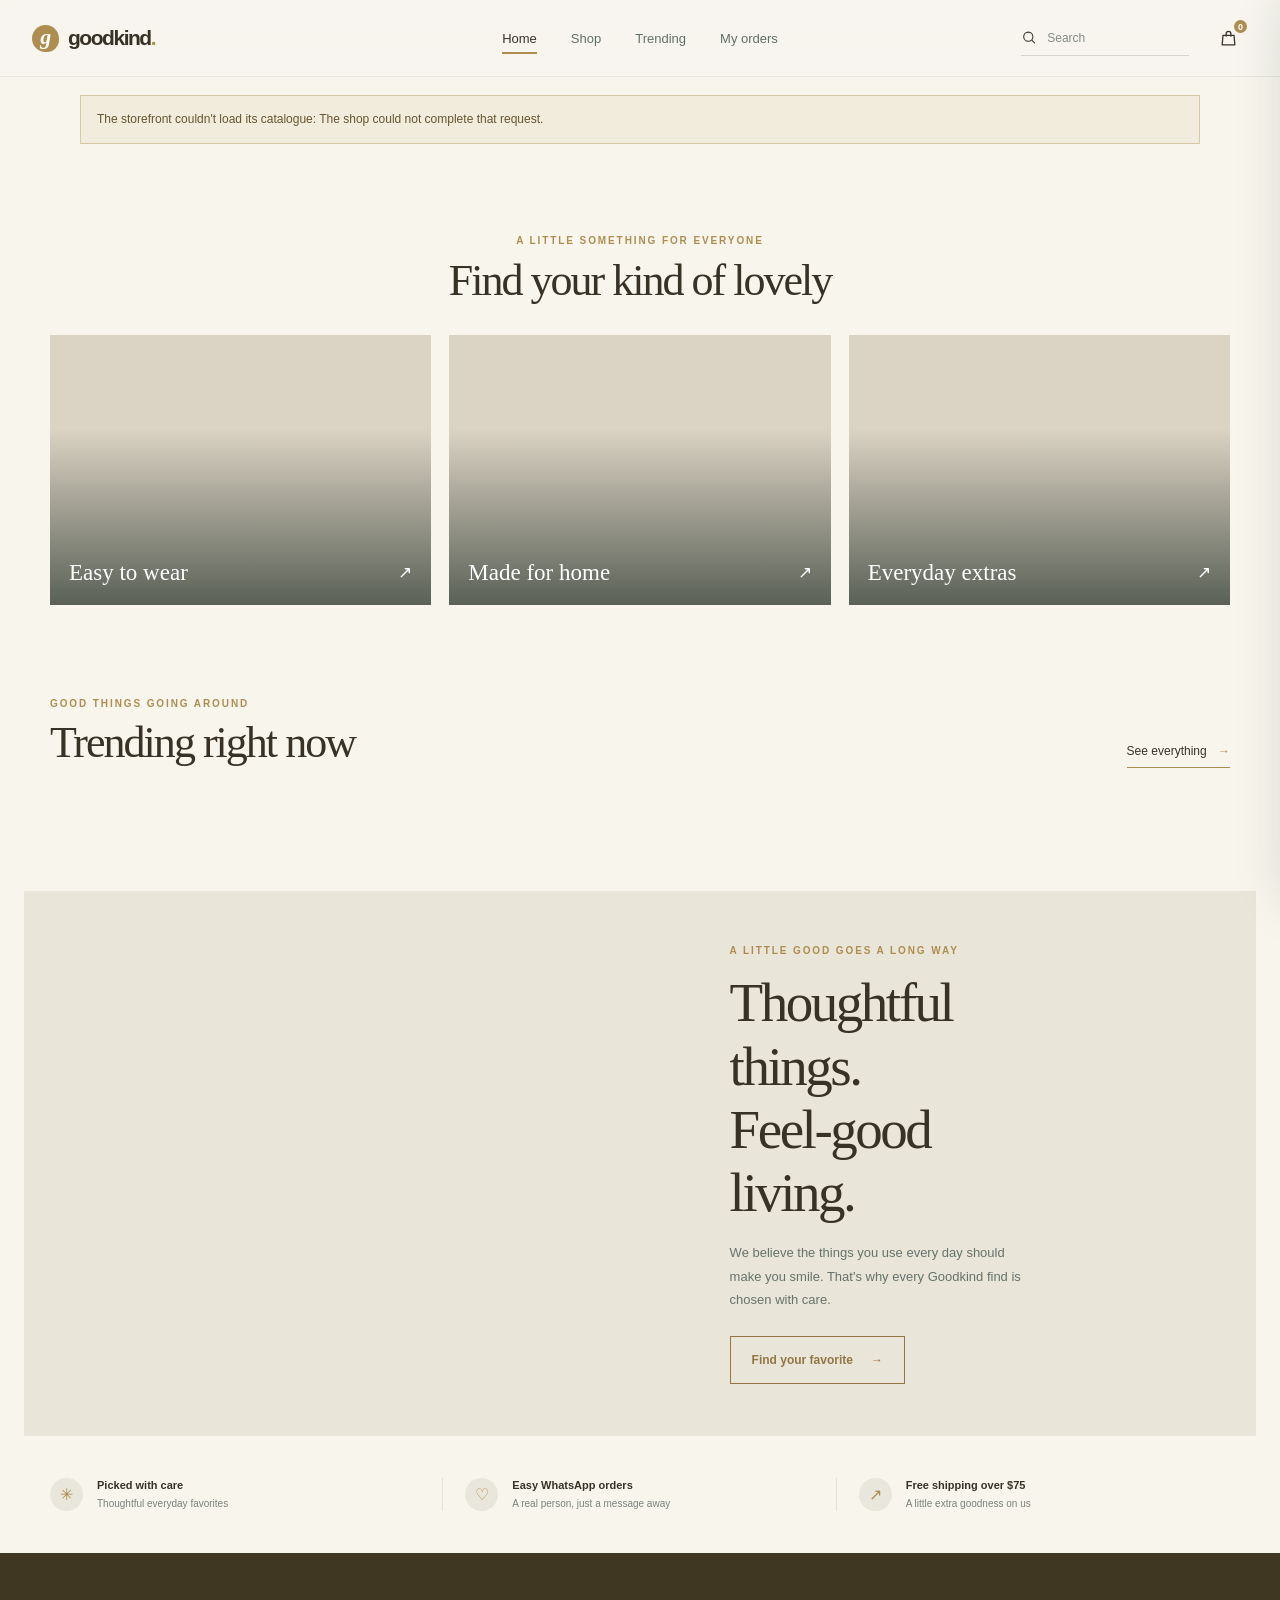
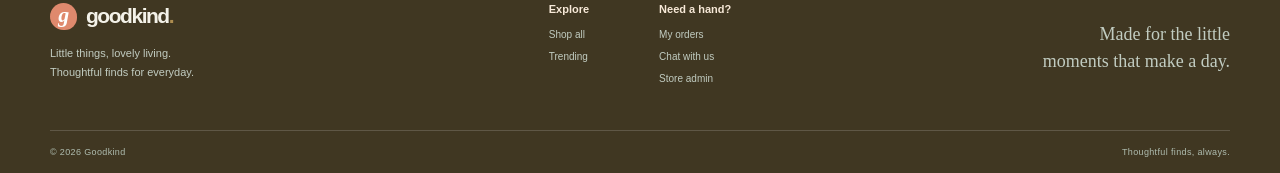
==== index.html @ e0cddc2f "Build Supabase-backed Goodkind storefront and admin Co-authored-by: Copilot <223556219+Copilot@users" ====
<!doctype html>
<html lang="en">
  <head>
    <meta charset="UTF-8" />
    <meta name="viewport" content="width=device-width, initial-scale=1.0" />
    <meta
      name="description"
      content="Shop thoughtfully chosen everyday favorites, and order directly through WhatsApp."
    />
    <meta name="theme-color" content="#f8f5ed" />
    <title>Goodkind — little things, lovely living</title>
    <link rel="preconnect" href="https://images.unsplash.com" />
    <link rel="stylesheet" href="styles.css" />
    <script src="app.js" defer></script>
  </head>
  <body>
    <header class="site-header">
      <div class="header-inner">
        <a class="brand" href="#home" data-view="home" aria-label="Goodkind home">
          <span class="brand-mark" aria-hidden="true">g</span>
          <span>goodkind<span class="brand-period">.</span></span>
        </a>

        <button class="menu-toggle icon-button" type="button" aria-label="Open menu" aria-expanded="false">
          <svg viewBox="0 0 24 24" aria-hidden="true"><path d="M4 7h16M4 12h16M4 17h16" /></svg>
        </button>

        <nav class="main-nav" aria-label="Main navigation">
          <a class="nav-link is-active" href="#home" data-view="home">Home</a>
          <a class="nav-link" href="#shop" data-view="shop">Shop</a>
          <a class="nav-link" href="#trending" data-view="trending">Trending</a>
          <a class="nav-link" href="#orders" data-view="orders">My orders</a>
        </nav>

        <div class="header-actions">
          <label class="header-search">
            <svg viewBox="0 0 24 24" aria-hidden="true"><circle cx="10.8" cy="10.8" r="6.8" /><path d="m16 16 4 4" /></svg>
            <input id="header-search" type="search" placeholder="Search" aria-label="Search products" />
          </label>
          <button class="icon-button cart-button" type="button" data-action="open-cart" aria-label="Open shopping bag">
            <svg viewBox="0 0 24 24" aria-hidden="true"><path d="M5 8h14l1 12H4L5 8Z" /><path d="M9 9V6a3 3 0 0 1 6 0v3" /></svg>
            <span class="cart-count" aria-label="0 items in bag">0</span>
          </button>
        </div>
      </div>
    </header>

    <main>
      <section class="page-section is-visible" id="home-page" data-page="home">
        <div class="hero-wrap">
          <div class="hero-carousel" aria-roledescription="carousel" aria-label="Featured collections">
            <div class="hero-slides" id="hero-slides"></div>

            <div class="hero-controls" id="hero-controls" hidden>
              <button class="carousel-arrow" type="button" data-action="previous-slide" aria-label="Previous banner">←</button>
              <div class="carousel-dots" id="carousel-dots" role="group" aria-label="Choose a banner"></div>
              <button class="carousel-arrow" type="button" data-action="next-slide" aria-label="Next banner">→</button>
            </div>
          </div>
        </div>

        <p class="store-status" id="store-status" role="status" hidden></p>

        <section class="section-shell category-section" aria-labelledby="category-title">
          <div class="section-heading centered-heading">
            <span class="eyebrow">A little something for everyone</span>
            <h2 id="category-title">Find your kind of lovely</h2>
          </div>
          <div class="category-grid">
            <button class="category-card category-wear" type="button" data-action="category" data-category="wear">
              <span class="category-label">Easy to wear <span aria-hidden="true">↗</span></span>
            </button>
            <button class="category-card category-home" type="button" data-action="category" data-category="home">
              <span class="category-label">Made for home <span aria-hidden="true">↗</span></span>
            </button>
            <button class="category-card category-accessories" type="button" data-action="category" data-category="accessories">
              <span class="category-label">Everyday extras <span aria-hidden="true">↗</span></span>
            </button>
          </div>
        </section>

        <section class="section-shell products-section" id="trending-section" aria-labelledby="trending-title">
          <div class="section-heading section-heading-row">
            <div>
              <span class="eyebrow">Good things going around</span>
              <h2 id="trending-title">Trending right now</h2>
            </div>
            <button class="text-link" type="button" data-action="go-shop">See everything <span aria-hidden="true">→</span></button>
          </div>
          <div class="product-grid" id="trending-products"></div>
        </section>

        <section class="story-banner">
          <div class="story-image" role="img" aria-label="Handmade ceramic pieces and natural home details"></div>
          <div class="story-copy">
            <span class="eyebrow">A little good goes a long way</span>
            <h2>Thoughtful things.<br />Feel-good living.</h2>
            <p>We believe the things you use every day should make you smile. That's why every Goodkind find is chosen with care.</p>
            <button class="button button-outline" type="button" data-action="go-shop">Find your favorite <span aria-hidden="true">→</span></button>
          </div>
        </section>

        <section class="section-shell reassurance-strip" aria-label="Shopping benefits">
          <div><span class="benefit-icon" aria-hidden="true">✳</span><strong>Picked with care</strong><span>Thoughtful everyday favorites</span></div>
          <div><span class="benefit-icon" aria-hidden="true">♡</span><strong>Easy WhatsApp orders</strong><span>A real person, just a message away</span></div>
          <div><span class="benefit-icon" aria-hidden="true">↗</span><strong>Free shipping over $75</strong><span>A little extra goodness on us</span></div>
        </section>
      </section>

      <section class="page-section section-shell shop-page" id="shop-page" data-page="shop" hidden>
        <div class="page-title">
          <span class="eyebrow">The goodkind collection</span>
          <h1>Shop all the lovely</h1>
          <p>Thoughtfully picked pieces for your everyday.</p>
        </div>
        <div class="shop-toolbar">
          <div class="filter-list" role="group" aria-label="Filter products by category">
            <button class="filter-chip is-selected" type="button" data-action="filter" data-category="all" aria-pressed="true">Everything</button>
            <button class="filter-chip" type="button" data-action="filter" data-category="wear" aria-pressed="false">Wear</button>
            <button class="filter-chip" type="button" data-action="filter" data-category="home" aria-pressed="false">Home</button>
            <button class="filter-chip" type="button" data-action="filter" data-category="accessories" aria-pressed="false">Accessories</button>
            <button class="filter-chip" type="button" data-action="filter" data-category="wellness" aria-pressed="false">Wellness</button>
          </div>
          <label class="sort-control">Sort by
            <select id="sort-products" aria-label="Sort products">
              <option value="featured">Featured</option>
              <option value="price-low">Price: low to high</option>
              <option value="price-high">Price: high to low</option>
              <option value="rating">Top rated</option>
            </select>
          </label>
        </div>
        <p class="results-count" id="results-count" aria-live="polite"></p>
        <div class="product-grid shop-product-grid" id="shop-products"></div>
      </section>

      <section class="page-section section-shell orders-page" id="orders-page" data-page="orders" hidden>
        <div class="page-title">
          <span class="eyebrow">Your goodkind moments</span>
          <h1>My orders</h1>
          <p>Keep track of WhatsApp checkouts started from this device.</p>
        </div>
        <div class="orders-list" id="orders-list"></div>
      </section>
    </main>

    <footer class="site-footer">
      <div class="footer-inner">
        <div class="footer-brand">
          <a class="brand brand-light" href="#home" data-view="home"><span class="brand-mark" aria-hidden="true">g</span><span>goodkind<span class="brand-period">.</span></span></a>
          <p>Little things, lovely living.<br />Thoughtful finds for everyday.</p>
        </div>
        <div class="footer-links">
          <div><strong>Explore</strong><a href="#shop" data-view="shop">Shop all</a><a href="#trending" data-view="trending">Trending</a></div>
          <div><strong>Need a hand?</strong><a href="#orders" data-view="orders">My orders</a>          <a href="#home" data-action="open-whatsapp">Chat with us</a><a href="/admin">Store admin</a></div>
        </div>
        <p class="footer-note">Made for the little moments that make a day.</p>
      </div>
      <div class="footer-bottom"><span>© <span id="current-year"></span> Goodkind</span><span>Thoughtful finds, always.</span></div>
    </footer>

    <div class="drawer-backdrop" data-action="close-cart" hidden></div>
    <aside class="cart-drawer" id="cart-drawer" role="dialog" aria-modal="true" aria-labelledby="cart-title" aria-hidden="true" inert>
      <div class="drawer-header">
        <div><span class="eyebrow">Your good things</span><h2 id="cart-title">Your bag <span id="drawer-count">(0)</span></h2></div>
        <button class="icon-button close-drawer" type="button" data-action="close-cart" aria-label="Close shopping bag">×</button>
      </div>
      <div class="cart-items" id="cart-items"></div>
      <div class="cart-footer">
        <p class="shipping-note" id="shipping-note">You're a little way from free shipping.</p>
        <div class="cart-total"><span>Subtotal</span><strong id="cart-subtotal">$0.00</strong></div>
        <p class="cart-shipping">Shipping calculated in WhatsApp</p>
        <button class="button button-whatsapp checkout-button" type="button" data-action="checkout">
          <svg viewBox="0 0 24 24" aria-hidden="true"><path d="M20.2 11.6a8.3 8.3 0 0 1-12.3 7.3L3 20l1.2-4.7A8.3 8.3 0 1 1 20.2 11.6Z" /><path d="M8.2 8.1c.2-.5.4-.5.7-.5h.5c.2 0 .4.1.5.4l.7 1.7c.1.2.1.4-.1.6l-.5.6c-.2.2-.2.3-.1.5.4.7 1 1.4 1.7 1.8.2.1.4.1.5-.1l.7-.8c.2-.2.4-.2.6-.1l1.6.8c.3.1.4.3.3.6-.1.5-.4 1-.8 1.3-.4.3-.9.4-1.4.3-1-.2-2.2-.8-3.4-1.8-1-.9-1.8-2.1-2-3.1-.1-.7.1-1.6.5-2.2Z" /></svg>
          Order via WhatsApp <span aria-hidden="true">→</span>
        </button>
        <p class="checkout-caption">No payment collected here. Confirm your order in chat.</p>
      </div>
    </aside>

    <div class="toast" id="toast" role="status" aria-live="polite"></div>
  </body>
</html>
---- styles.css ----
:root {
  color-scheme: light;
  --paper: #f8f5ed;
  --paper-deep: #f0eadc;
  --ink: #383226;
  --ink-soft: #716b5e;
  --green: #927744;
  --green-dark: #403722;
  --coral: #ae8d50;
  --line: #e7e1d4;
  --white: #fffefa;
  --shadow: 0 14px 40px rgba(37, 55, 43, 0.1);
  font-family: "Avenir Next", Avenir, "Segoe UI", sans-serif;
  font-synthesis: none;
  text-rendering: optimizeLegibility;
}

* { box-sizing: border-box; }

html { scroll-behavior: smooth; }

body {
  margin: 0;
  background: var(--paper);
  color: var(--ink);
  min-width: 320px;
}

button, input, select { font: inherit; }
button { color: inherit; }
a { color: inherit; text-decoration: none; }
button:focus-visible, a:focus-visible, input:focus-visible, select:focus-visible {
  outline: 3px solid rgba(217, 119, 94, 0.7);
  outline-offset: 3px;
}

[hidden] { display: none !important; }
.hero-slides { position: absolute; inset: 0; }
.store-status { width: min(1120px,calc(100% - 40px)); margin: 18px auto 0; padding: 14px 16px; border: 1px solid #d5c9a7; background: #f2ecdc; color: #665531; font-size: 12px; line-height: 1.6; }
.checkout-button.is-disabled { cursor: not-allowed; opacity: .56; }

.site-header {
  position: sticky;
  z-index: 20;
  top: 0;
  background: rgba(247, 245, 239, 0.95);
  border-bottom: 1px solid rgba(38, 61, 50, 0.08);
  backdrop-filter: blur(14px);
}
.header-inner {
  width: min(1240px, calc(100% - 64px));
  min-height: 76px;
  margin: 0 auto;
  display: grid;
  grid-template-columns: 1fr auto 1fr;
  align-items: center;
  gap: 30px;
}
.brand {
  display: inline-flex;
  width: fit-content;
  align-items: center;
  gap: 9px;
  color: var(--ink);
  font-size: 21px;
  font-weight: 750;
  letter-spacing: -0.07em;
}
.brand-mark {
  width: 27px;
  height: 27px;
  display: grid;
  place-items: center;
  border-radius: 50% 50% 45% 50%;
  background: var(--coral);
  color: white;
  font-family: Georgia, serif;
  font-size: 22px;
  font-style: italic;
  line-height: 1;
  letter-spacing: -0.12em;
  padding-right: 2px;
  padding-bottom: 3px;
}
.brand-period { color: var(--coral); }
.main-nav { display: flex; align-items: center; gap: 34px; }
.nav-link {
  position: relative;
  padding: 9px 0;
  color: #617167;
  font-size: 13px;
  transition: color 160ms ease;
}
.nav-link:hover, .nav-link.is-active { color: var(--ink); }
.nav-link.is-active::after {
  position: absolute;
  right: 0;
  bottom: 1px;
  left: 0;
  height: 2px;
  background: var(--coral);
  content: "";
}
.header-actions { display: flex; justify-content: flex-end; align-items: center; gap: 19px; }
.header-search {
  display: flex;
  width: 168px;
  align-items: center;
  gap: 8px;
  padding: 8px 0;
  border-bottom: 1px solid #d5d4cb;
}
.header-search svg, .icon-button svg {
  width: 19px;
  height: 19px;
  fill: none;
  stroke: currentColor;
  stroke-linecap: round;
  stroke-linejoin: round;
  stroke-width: 1.6;
}
.header-search input { width: 100%; min-width: 0; border: 0; outline: 0; background: transparent; color: var(--ink); font-size: 12px; }
.header-search input::placeholder { color: #848d84; }
.icon-button {
  position: relative;
  width: 40px;
  height: 40px;
  display: inline-grid;
  place-items: center;
  border: 0;
  border-radius: 50%;
  background: transparent;
  color: var(--ink);
  cursor: pointer;
  transition: background 160ms ease, transform 160ms ease;
}
.icon-button:hover { transform: translateY(-1px); background: rgba(53, 91, 69, 0.08); }
.cart-count {
  position: absolute;
  top: 0;
  right: -1px;
  min-width: 17px;
  height: 17px;
  display: grid;
  place-items: center;
  padding: 0 4px;
  border: 2px solid var(--paper);
  border-radius: 20px;
  background: var(--coral);
  color: white;
  font-size: 9px;
  font-weight: 700;
}
.menu-toggle { display: none; }

.hero-wrap { padding: 0 24px; }
.hero-carousel {
  position: relative;
  width: min(1440px, 100%);
  height: clamp(440px, 48vw, 610px);
  overflow: hidden;
  margin: 0 auto;
  background: #d7d0bc;
}
.hero-slide {
  position: absolute;
  inset: 0;
  overflow: hidden;
  visibility: hidden;
  opacity: 0;
  transition: opacity 650ms ease, visibility 650ms ease;
}
.hero-slide.is-active { visibility: visible; opacity: 1; }
.hero-slide > img {
  position: absolute;
  inset: 0;
  width: 100%;
  height: 100%;
  object-fit: cover;
  object-position: center 54%;
  transform: scale(1.02);
  transition: transform 7s ease;
}
.hero-slide.is-active > img { transform: scale(1.08); }
.hero-shade {
  position: absolute;
  inset: 0;
  background: linear-gradient(90deg, rgba(28, 43, 35, 0.68) 0%, rgba(35, 49, 39, 0.42) 36%, rgba(35, 49, 39, 0.04) 76%);
}
.hero-copy {
  position: absolute;
  top: 50%;
  left: clamp(34px, 8.3vw, 120px);
  width: min(470px, calc(100% - 68px));
  transform: translateY(-51%);
  color: #fffdf6;
}
.eyebrow {
  display: block;
  color: var(--coral);
  font-size: 10px;
  font-weight: 700;
  letter-spacing: 0.19em;
  line-height: 1.5;
  text-transform: uppercase;
}
.hero-copy .eyebrow { color: #f5bb9d; }
.hero-copy h1, .hero-copy h2 {
  margin: 17px 0 13px;
  font-family: Georgia, "Times New Roman", serif;
  font-size: clamp(50px, 6.4vw, 83px);
  font-weight: 400;
  letter-spacing: -0.06em;
  line-height: 0.99;
}
.hero-copy p { max-width: 340px; margin: 0 0 25px; color: rgba(255, 253, 246, 0.88); font-size: 14px; line-height: 1.7; }
.button {
  min-height: 48px;
  display: inline-flex;
  align-items: center;
  justify-content: center;
  gap: 18px;
  padding: 0 21px;
  border: 1px solid transparent;
  cursor: pointer;
  font-size: 12px;
  font-weight: 650;
  transition: background 160ms ease, color 160ms ease, transform 160ms ease, box-shadow 160ms ease;
}
.button:hover { transform: translateY(-2px); }
.button-dark { background: #f6f1e6; color: var(--ink); }
.button-dark:hover { background: white; box-shadow: 0 8px 20px rgba(0,0,0,.12); }
.hero-index {
  position: absolute;
  right: clamp(28px, 5vw, 72px);
  bottom: 36px;
  color: white;
  font-size: 11px;
  letter-spacing: 0.08em;
}
.hero-index span { margin: 0 4px; color: #eab29b; }
.hero-controls {
  position: absolute;
  z-index: 2;
  right: clamp(24px, 5vw, 70px);
  bottom: 23px;
  display: flex;
  align-items: center;
  gap: 13px;
}
.carousel-arrow {
  width: 33px;
  height: 33px;
  display: grid;
  place-items: center;
  border: 1px solid rgba(255,255,255,.55);
  border-radius: 50%;
  background: transparent;
  color: white;
  cursor: pointer;
  font-size: 16px;
  transition: background 150ms ease;
}
.carousel-arrow:hover { background: rgba(255,255,255,.2); }
.carousel-dots { display: flex; gap: 7px; }
.carousel-dot { width: 7px; height: 7px; padding: 0; border: 0; border-radius: 50%; background: rgba(255,255,255,.5); cursor: pointer; }
.carousel-dot.is-active { width: 20px; border-radius: 8px; background: white; }

.section-shell { width: min(1180px, calc(100% - 64px)); margin: 0 auto; }
.category-section { padding-top: 89px; }
.section-heading { margin-bottom: 28px; }
.centered-heading { text-align: center; }
.section-heading h2, .page-title h1, .story-copy h2 {
  margin: 8px 0 0;
  font-family: Georgia, "Times New Roman", serif;
  font-size: clamp(31px, 4vw, 44px);
  font-weight: 400;
  letter-spacing: -0.045em;
  line-height: 1.15;
}
.category-grid { display: grid; grid-template-columns: repeat(3, 1fr); gap: 18px; }
.category-card {
  position: relative;
  min-height: 270px;
  overflow: hidden;
  display: flex;
  align-items: flex-end;
  padding: 19px;
  border: 0;
  background-color: #dbd3c4;
  background-position: center;
  background-size: cover;
  cursor: pointer;
  text-align: left;
  isolation: isolate;
}
.category-card::before {
  position: absolute;
  z-index: -1;
  inset: 35% 0 0;
  background: linear-gradient(0deg, rgba(29, 42, 34, .68), transparent);
  content: "";
  transition: inset 250ms ease;
}
.category-card:hover::before { inset: 0; }
.category-wear { background-image: url("https://images.unsplash.com/photo-1483985988355-763728e1935b?auto=format&fit=crop&w=900&q=80"); }
.category-home { background-image: url("https://images.unsplash.com/photo-1616486338812-3dadae4b4ace?auto=format&fit=crop&w=900&q=80"); }
.category-accessories { background-image: url("https://images.unsplash.com/photo-1511499767150-a48a237f0083?auto=format&fit=crop&w=900&q=80"); }
.category-label { display: flex; width: 100%; justify-content: space-between; align-items: center; color: white; font-family: Georgia, serif; font-size: 23px; }
.category-label span { font-family: sans-serif; font-size: 17px; }

.products-section { padding-top: 91px; padding-bottom: 95px; scroll-margin-top: 95px; }
.section-heading-row { display: flex; justify-content: space-between; align-items: flex-end; }
.section-heading-row h2 { margin-top: 7px; }
.text-link { padding: 9px 0; border: 0; border-bottom: 1px solid var(--coral); background: transparent; color: var(--ink); cursor: pointer; font-size: 12px; }
.text-link span { margin-left: 8px; color: var(--coral); }
.product-grid { display: grid; grid-template-columns: repeat(4, minmax(0, 1fr)); gap: 24px 18px; }
.product-card { min-width: 0; }
.product-image-wrap { position: relative; overflow: hidden; background: #e9e5db; }
.product-image-wrap img {
  width: 100%;
  aspect-ratio: 0.86;
  display: block;
  object-fit: cover;
  transition: transform 350ms ease;
}
.product-card:hover .product-image-wrap img { transform: scale(1.045); }
.product-badge {
  position: absolute;
  top: 12px;
  left: 12px;
  padding: 7px 9px;
  background: rgba(255,254,250,.92);
  color: var(--green);
  font-size: 9px;
  font-weight: 700;
  letter-spacing: .08em;
  text-transform: uppercase;
}
.favorite-button {
  position: absolute;
  top: 9px;
  right: 9px;
  width: 34px;
  height: 34px;
  display: grid;
  place-items: center;
  border: 0;
  border-radius: 50%;
  background: rgba(255,254,250,.93);
  color: var(--ink);
  cursor: pointer;
  font-size: 18px;
  transition: color 150ms ease, transform 150ms ease;
}
.favorite-button:hover { transform: scale(1.08); }
.favorite-button.is-favorite { color: var(--coral); }
.product-info { padding: 13px 1px 0; }
.product-topline { display: flex; justify-content: space-between; gap: 10px; align-items: baseline; }
.product-name { margin: 0; overflow: hidden; color: var(--ink); font-size: 13px; font-weight: 650; text-overflow: ellipsis; white-space: nowrap; }
.product-price { flex: 0 0 auto; color: var(--ink); font-size: 13px; font-weight: 650; }
.product-meta { display: flex; justify-content: space-between; align-items: center; margin-top: 7px; color: #778177; font-size: 10px; }
.product-rating { color: #aa7a43; letter-spacing: .04em; }
.add-button {
  width: 100%;
  min-height: 36px;
  margin-top: 13px;
  border: 1px solid #cdd4c9;
  background: transparent;
  color: var(--green);
  cursor: pointer;
  font-size: 11px;
  font-weight: 650;
  transition: background 150ms ease, border 150ms ease, color 150ms ease;
}
.add-button:hover { border-color: var(--green); background: var(--green); color: white; }
.empty-products { grid-column: 1 / -1; padding: 60px 20px; color: var(--ink-soft); text-align: center; }

.story-banner {
  width: min(1440px, calc(100% - 48px));
  min-height: 430px;
  display: grid;
  grid-template-columns: 1fr 1fr;
  margin: 0 auto;
  background: #e9e5d9;
}
.story-image {
  min-height: 380px;
  background: url("https://images.unsplash.com/photo-1610701596007-11502861dcfa?auto=format&fit=crop&w=1200&q=85") center 52% / cover;
}
.story-copy { align-self: center; max-width: 480px; padding: 52px clamp(35px, 7vw, 94px); }
.story-copy h2 { margin: 13px 0 17px; font-size: clamp(38px, 4.3vw, 55px); }
.story-copy p { margin: 0 0 24px; color: #66736b; font-size: 13px; line-height: 1.8; }
.button-outline { border-color: var(--green); background: transparent; color: var(--green); }
.button-outline:hover { background: var(--green); color: white; }

.reassurance-strip { display: grid; grid-template-columns: repeat(3, 1fr); padding: 42px 0; }
.reassurance-strip > div { display: grid; grid-template-columns: 35px 1fr; align-items: center; column-gap: 12px; padding: 0 22px; border-right: 1px solid var(--line); }
.reassurance-strip > div:first-child { padding-left: 0; }
.reassurance-strip > div:last-child { padding-right: 0; border-right: 0; }
.benefit-icon { grid-row: span 2; width: 33px; height: 33px; display: grid; place-items: center; border-radius: 50%; background: #e9e6db; color: var(--coral); font-size: 16px; }
.reassurance-strip strong { font-size: 11px; }
.reassurance-strip > div > span:last-child { margin-top: 3px; color: #79837b; font-size: 10px; }

.page-section[hidden] { display: none; }
.shop-page, .orders-page { min-height: 530px; padding-top: 66px; padding-bottom: 100px; }
.page-title { margin-bottom: 38px; }
.page-title h1 { margin-top: 10px; }
.page-title p { margin: 12px 0 0; color: var(--ink-soft); font-size: 13px; }
.shop-toolbar { display: flex; justify-content: space-between; gap: 18px; align-items: center; padding-bottom: 17px; border-bottom: 1px solid var(--line); }
.filter-list { display: flex; flex-wrap: wrap; gap: 8px; }
.filter-chip { min-height: 34px; padding: 0 14px; border: 1px solid #d9d9cf; border-radius: 30px; background: transparent; color: #68756c; cursor: pointer; font-size: 10px; transition: background 150ms ease, border 150ms ease, color 150ms ease; }
.filter-chip:hover, .filter-chip.is-selected { border-color: var(--green); background: var(--green); color: white; }
.sort-control { display: flex; align-items: center; gap: 8px; color: #798279; font-size: 11px; white-space: nowrap; }
.sort-control select { padding: 7px 25px 7px 9px; border: 1px solid #d9d9cf; background: var(--paper); color: var(--ink); font-size: 11px; }
.results-count { margin: 16px 0 20px; color: #829087; font-size: 11px; }
.shop-product-grid { row-gap: 32px; }

.orders-list { display: grid; gap: 14px; }
.order-card { display: grid; grid-template-columns: 1fr auto; gap: 12px 25px; align-items: center; padding: 22px 24px; border: 1px solid var(--line); background: rgba(255,254,250,.64); }
.order-card h2 { margin: 0 0 5px; font-family: Georgia, serif; font-size: 19px; font-weight: 400; }
.order-card p { margin: 0; color: var(--ink-soft); font-size: 11px; line-height: 1.7; }
.order-total { color: var(--ink); font-size: 14px; font-weight: 700; }
.order-status { display: inline-flex; width: fit-content; margin-top: 7px; padding: 5px 8px; background: #e8eee6; color: var(--green); font-size: 9px; font-weight: 700; letter-spacing: .04em; text-transform: uppercase; }
.orders-empty { padding: 60px 20px; border: 1px dashed #cfd3c8; color: var(--ink-soft); text-align: center; }
.orders-empty h2 { margin: 0 0 9px; color: var(--ink); font-family: Georgia, serif; font-size: 25px; font-weight: 400; }
.orders-empty p { margin: 0 0 20px; font-size: 12px; }

.site-footer { padding: 50px max(32px, calc((100% - 1180px) / 2)) 0; background: var(--green-dark); color: #f4f2e9; }
.footer-inner { display: grid; grid-template-columns: 1fr 1.2fr 1fr; gap: 35px; padding-bottom: 37px; }
.brand-light { color: #f4f2e9; }
.brand-light .brand-mark { background: #df896d; }
.footer-brand p { margin: 14px 0 0; color: #c1ccc1; font-size: 11px; line-height: 1.8; }
.footer-links { display: flex; justify-content: center; gap: 70px; }
.footer-links > div { display: grid; align-content: start; gap: 11px; }
.footer-links strong { margin-bottom: 3px; color: #f7e9d8; font-size: 11px; }
.footer-links a { color: #c1ccc1; font-size: 10px; }
.footer-links a:hover { color: white; }
.footer-note { justify-self: end; align-self: center; max-width: 190px; color: #c1ccc1; font-family: Georgia, serif; font-size: 18px; line-height: 1.5; text-align: right; }
.footer-bottom { display: flex; justify-content: space-between; padding: 16px 0; border-top: 1px solid rgba(255,255,255,.16); color: #aebcaf; font-size: 9px; letter-spacing: .04em; }

.drawer-backdrop {
  position: fixed;
  z-index: 39;
  inset: 0;
  background: rgba(24, 34, 28, .46);
  opacity: 0;
  transition: opacity 220ms ease;
}
.drawer-backdrop.is-visible { opacity: 1; }
.cart-drawer {
  position: fixed;
  z-index: 40;
  top: 0;
  right: 0;
  bottom: 0;
  width: min(460px, 100%);
  display: flex;
  flex-direction: column;
  padding: 27px 28px 22px;
  background: var(--paper);
  box-shadow: -16px 0 50px rgba(20,35,27,.16);
  transform: translateX(105%);
  transition: transform 250ms ease;
}
.cart-drawer.is-open { transform: translateX(0); }
.drawer-header { display: flex; justify-content: space-between; align-items: flex-start; padding-bottom: 20px; border-bottom: 1px solid var(--line); }
.drawer-header .eyebrow { font-size: 9px; }
.drawer-header h2 { margin: 5px 0 0; font-family: Georgia, serif; font-size: 29px; font-weight: 400; }
.drawer-header h2 span { color: #829087; font-family: sans-serif; font-size: 12px; }
.close-drawer { font-size: 27px; font-weight: 300; }
.cart-items { flex: 1; overflow: auto; padding: 5px 0; }
.cart-line { display: grid; grid-template-columns: 78px 1fr auto; gap: 13px; align-items: center; padding: 16px 0; border-bottom: 1px solid var(--line); }
.cart-line img { width: 78px; height: 88px; object-fit: cover; background: #e9e5db; }
.cart-line h3 { margin: 0 0 5px; font-size: 12px; font-weight: 650; }
.cart-line p { margin: 0; color: #79837b; font-size: 11px; }
.quantity-control { display: inline-flex; align-items: center; gap: 12px; margin-top: 9px; border: 1px solid #d8dacf; }
.quantity-control button { width: 25px; height: 24px; border: 0; background: transparent; cursor: pointer; }
.quantity-control span { min-width: 10px; font-size: 10px; text-align: center; }
.cart-line-total { align-self: start; padding-top: 3px; font-size: 11px; font-weight: 650; }
.remove-item { display: block; margin-top: 7px; padding: 0; border: 0; background: none; color: #9a6b60; cursor: pointer; font-size: 10px; }
.cart-empty { display: grid; min-height: 100%; align-content: center; justify-items: center; color: #78847a; text-align: center; }
.cart-empty strong { margin-bottom: 6px; color: var(--ink); font-family: Georgia, serif; font-size: 22px; font-weight: 400; }
.cart-empty span { font-size: 11px; }
.cart-footer { padding-top: 15px; border-top: 1px solid var(--line); }
.shipping-note { margin: 0 0 13px; padding: 10px 12px; background: #eceee5; color: var(--green); font-size: 10px; text-align: center; }
.cart-total { display: flex; justify-content: space-between; font-size: 12px; }
.cart-shipping { margin: 6px 0 14px; color: #7d877f; font-size: 10px; }
.button-whatsapp { width: 100%; background: #267c52; color: white; }
.button-whatsapp:hover { background: #1d6843; box-shadow: 0 8px 18px rgba(38,124,82,.2); }
.button-whatsapp svg { width: 18px; height: 18px; fill: none; stroke: currentColor; stroke-linecap: round; stroke-linejoin: round; stroke-width: 1.5; }
.checkout-caption { margin: 9px 0 0; color: #8a928a; font-size: 9px; text-align: center; }
.toast {
  position: fixed;
  z-index: 60;
  right: 24px;
  bottom: 24px;
  max-width: min(360px, calc(100vw - 48px));
  padding: 13px 17px;
  background: var(--green-dark);
  color: white;
  box-shadow: var(--shadow);
  font-size: 11px;
  opacity: 0;
  pointer-events: none;
  transform: translateY(10px);
  transition: opacity 180ms ease, transform 180ms ease;
}
.toast.is-visible { opacity: 1; transform: translateY(0); }
.no-scroll { overflow: hidden; }

@media (max-width: 900px) {
  .header-inner { width: min(100% - 40px, 1240px); grid-template-columns: 1fr auto 1fr; gap: 17px; }
  .main-nav { gap: 20px; }
  .header-search { width: 135px; }
  .section-shell { width: calc(100% - 48px); }
  .product-grid { grid-template-columns: repeat(3, minmax(0, 1fr)); }
  .story-copy { padding: 42px; }
  .footer-inner { grid-template-columns: 1fr 1.2fr; }
  .footer-note { display: none; }
}
@media (max-width: 640px) {
  .header-inner { position: relative; min-height: 65px; width: calc(100% - 32px); grid-template-columns: 40px 1fr auto; gap: 10px; }
  .menu-toggle { display: inline-grid; grid-column: 1; grid-row: 1; }
  .brand { grid-column: 2; grid-row: 1; font-size: 19px; }
  .header-actions { grid-column: 3; grid-row: 1; gap: 3px; }
  .header-search { width: 76px; gap: 4px; padding: 7px 0; }
  .header-search svg { width: 16px; height: 16px; }
  .header-search input { width: 52px; font-size: 10px; }
  .main-nav { position: absolute; z-index: 5; top: 64px; right: -16px; left: -16px; display: none; flex-direction: column; align-items: stretch; gap: 0; padding: 8px 22px 14px; border-bottom: 1px solid var(--line); background: var(--paper); box-shadow: 0 12px 18px rgba(37,55,43,.08); }
  .main-nav.is-open { display: flex; }
  .nav-link { padding: 13px 4px; border-bottom: 1px solid var(--line); }
  .nav-link:last-child { border-bottom: 0; }
  .nav-link.is-active::after { display: none; }
  .hero-wrap { padding: 0 10px; }
  .hero-carousel { height: min(600px, calc(100svh - 120px)); min-height: 490px; }
  .hero-slide > img { object-position: 58% center; }
  .hero-shade { background: linear-gradient(90deg, rgba(28,43,35,.68), rgba(35,49,39,.32) 70%, rgba(35,49,39,.08)); }
  .hero-copy { left: 26px; width: calc(100% - 50px); }
  .hero-copy h1, .hero-copy h2 { font-size: clamp(48px, 14vw, 67px); }
  .hero-copy p { max-width: 270px; font-size: 12px; }
  .hero-controls { right: 16px; bottom: 17px; }
  .hero-index { display: none; }
  .section-shell { width: calc(100% - 36px); }
  .category-section { padding-top: 59px; }
  .section-heading h2, .page-title h1 { font-size: 34px; }
  .category-grid { grid-template-columns: 1fr; gap: 11px; }
  .category-card { min-height: 180px; }
  .products-section { padding-top: 64px; padding-bottom: 63px; }
  .section-heading-row { align-items: flex-end; gap: 12px; }
  .section-heading-row h2 { max-width: 250px; font-size: 31px; }
  .text-link { flex: 0 0 auto; font-size: 10px; }
  .product-grid { grid-template-columns: repeat(2, minmax(0, 1fr)); gap: 22px 12px; }
  .product-image-wrap img { aspect-ratio: .79; }
  .product-info { padding-top: 10px; }
  .product-name, .product-price { font-size: 11px; }
  .product-meta { font-size: 9px; }
  .add-button { min-height: 34px; margin-top: 10px; font-size: 10px; }
  .story-banner { width: calc(100% - 20px); grid-template-columns: 1fr; }
  .story-image { min-height: 260px; }
  .story-copy { padding: 34px 26px 37px; }
  .story-copy h2 { font-size: 42px; }
  .reassurance-strip { grid-template-columns: 1fr; gap: 16px; padding: 31px 0; }
  .reassurance-strip > div, .reassurance-strip > div:first-child, .reassurance-strip > div:last-child { padding: 0; border: 0; }
  .shop-page, .orders-page { padding-top: 48px; padding-bottom: 70px; }
  .page-title { margin-bottom: 28px; }
  .shop-toolbar { align-items: flex-start; flex-direction: column; }
  .filter-list { gap: 7px; }
  .filter-chip { min-height: 32px; padding: 0 12px; }
  .sort-control { align-self: flex-end; }
  .shop-product-grid { row-gap: 25px; }
  .order-card { padding: 17px 14px; }
  .site-footer { padding: 38px 20px 0; }
  .footer-inner { grid-template-columns: 1fr; gap: 25px; padding-bottom: 26px; }
  .footer-links { justify-content: flex-start; gap: 55px; }
  .footer-bottom { gap: 12px; font-size: 8px; }
  .cart-drawer { padding: 22px 19px 18px; }
}

@media (prefers-reduced-motion: reduce) {
  *, *::before, *::after { scroll-behavior: auto !important; transition-duration: .01ms !important; animation-duration: .01ms !important; animation-iteration-count: 1 !important; }
}
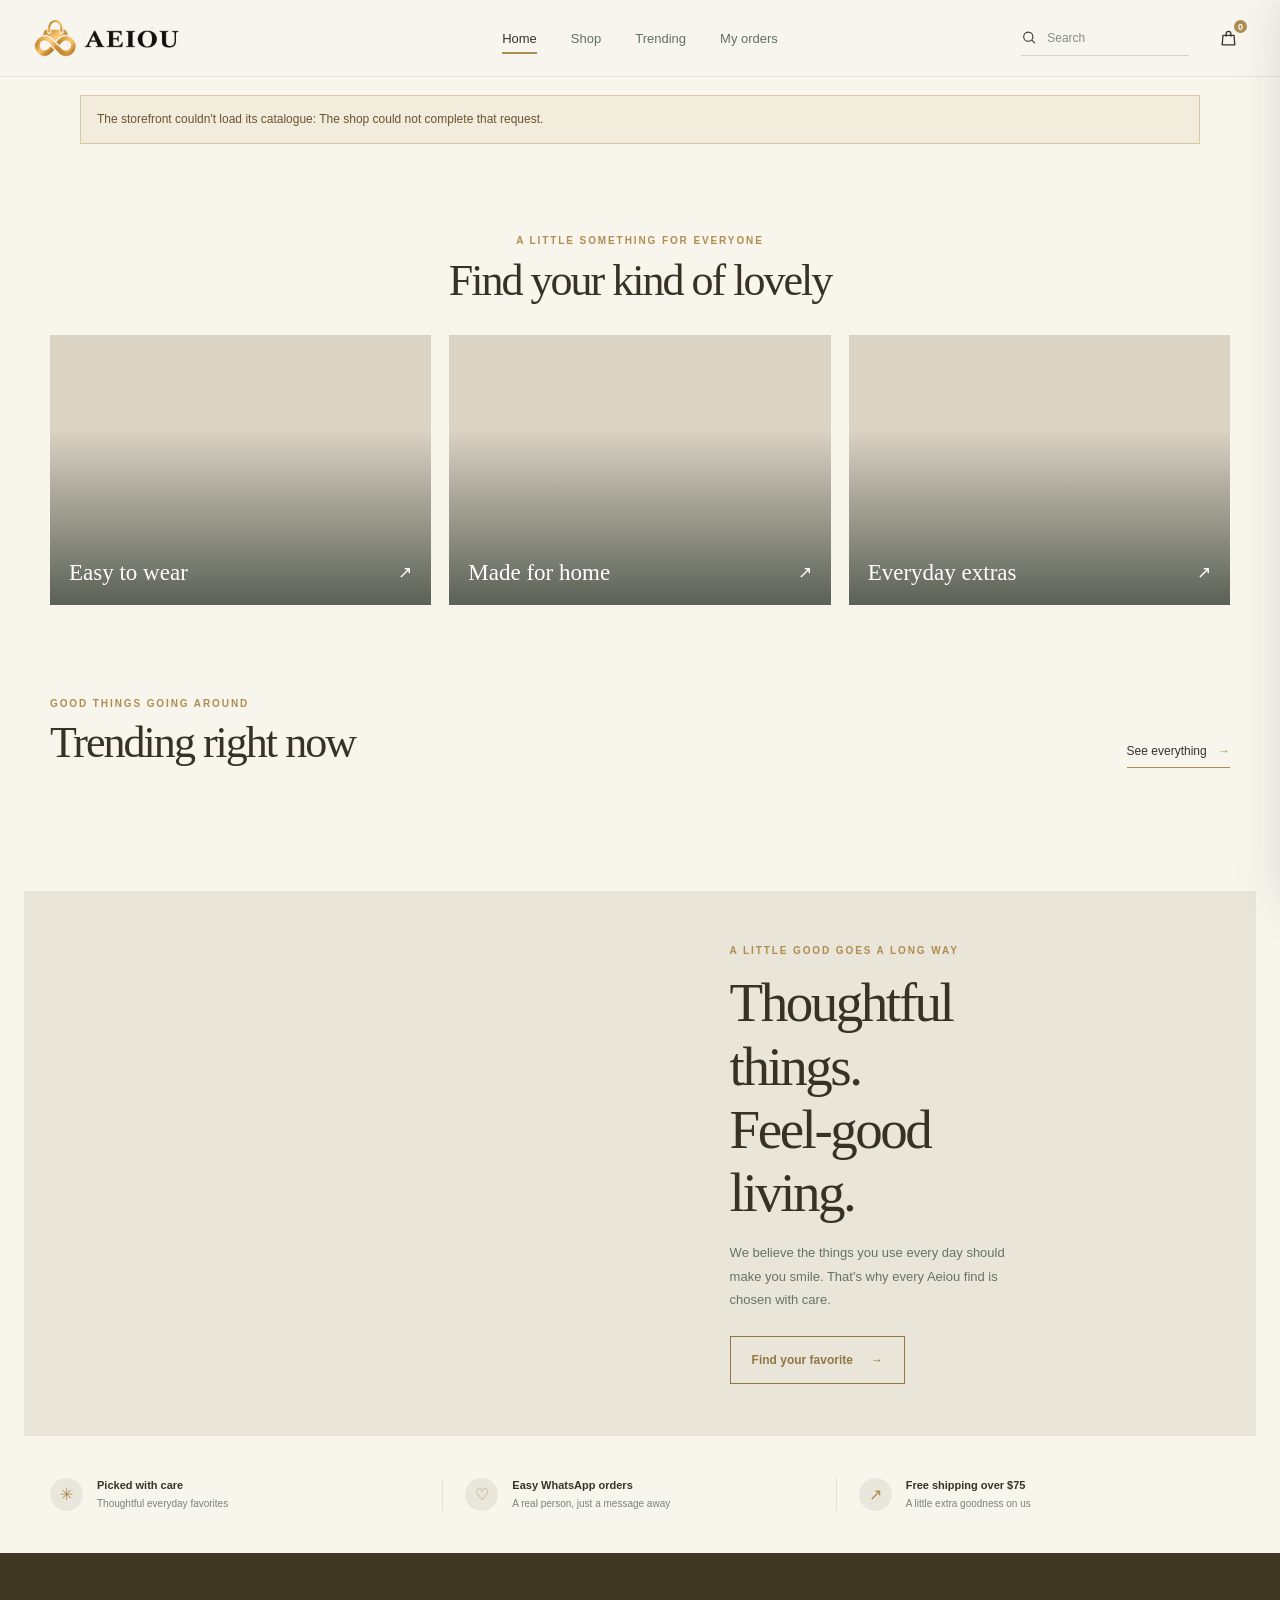
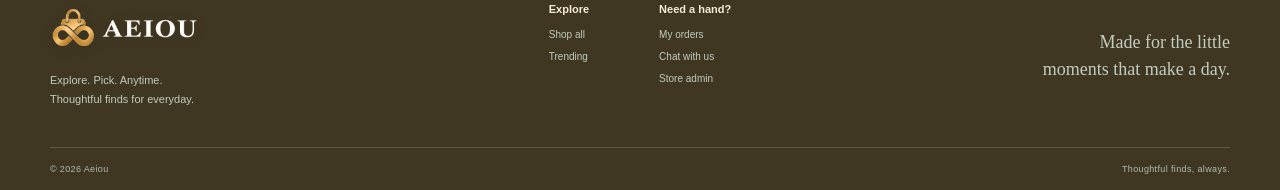
==== commit 8e9f23a8: "Refresh Aeiou branding and admin UI Co-authored-by: Copilot <223556219+Copilot@users.noreply.github." ====
--- a/index.html
+++ b/index.html
@@ -8,7 +8,8 @@
       content="Shop thoughtfully chosen everyday favorites, and order directly through WhatsApp."
     />
     <meta name="theme-color" content="#f8f5ed" />
-    <title>Goodkind — little things, lovely living</title>
+    <title>Aeiou — explore, pick, anytime</title>
+    <link rel="icon" type="image/png" href="/assets/aeiou-mark.png" />
     <link rel="preconnect" href="https://images.unsplash.com" />
     <link rel="stylesheet" href="styles.css" />
     <script src="app.js" defer></script>
@@ -16,9 +17,8 @@
   <body>
     <header class="site-header">
       <div class="header-inner">
-        <a class="brand" href="#home" data-view="home" aria-label="Goodkind home">
-          <span class="brand-mark" aria-hidden="true">g</span>
-          <span>goodkind<span class="brand-period">.</span></span>
+        <a class="brand" href="#home" data-view="home" aria-label="Aeiou home">
+          <img class="brand-mark" src="/assets/aeiou-logo.png" alt="Aeiou" />
         </a>
 
         <button class="menu-toggle icon-button" type="button" aria-label="Open menu" aria-expanded="false">
@@ -61,7 +61,7 @@
 
         <p class="store-status" id="store-status" role="status" hidden></p>
 
-        <section class="section-shell category-section" aria-labelledby="category-title">
+        <section class="section-shell category-section" data-motion-reveal aria-labelledby="category-title">
           <div class="section-heading centered-heading">
             <span class="eyebrow">A little something for everyone</span>
             <h2 id="category-title">Find your kind of lovely</h2>
@@ -79,7 +79,7 @@
           </div>
         </section>
 
-        <section class="section-shell products-section" id="trending-section" aria-labelledby="trending-title">
+        <section class="section-shell products-section" id="trending-section" data-motion-reveal aria-labelledby="trending-title">
           <div class="section-heading section-heading-row">
             <div>
               <span class="eyebrow">Good things going around</span>
@@ -90,17 +90,17 @@
           <div class="product-grid" id="trending-products"></div>
         </section>
 
-        <section class="story-banner">
+        <section class="story-banner" data-motion-reveal>
           <div class="story-image" role="img" aria-label="Handmade ceramic pieces and natural home details"></div>
           <div class="story-copy">
             <span class="eyebrow">A little good goes a long way</span>
             <h2>Thoughtful things.<br />Feel-good living.</h2>
-            <p>We believe the things you use every day should make you smile. That's why every Goodkind find is chosen with care.</p>
+            <p>We believe the things you use every day should make you smile. That's why every Aeiou find is chosen with care.</p>
             <button class="button button-outline" type="button" data-action="go-shop">Find your favorite <span aria-hidden="true">→</span></button>
           </div>
         </section>
 
-        <section class="section-shell reassurance-strip" aria-label="Shopping benefits">
+        <section class="section-shell reassurance-strip" data-motion-reveal aria-label="Shopping benefits">
           <div><span class="benefit-icon" aria-hidden="true">✳</span><strong>Picked with care</strong><span>Thoughtful everyday favorites</span></div>
           <div><span class="benefit-icon" aria-hidden="true">♡</span><strong>Easy WhatsApp orders</strong><span>A real person, just a message away</span></div>
           <div><span class="benefit-icon" aria-hidden="true">↗</span><strong>Free shipping over $75</strong><span>A little extra goodness on us</span></div>
@@ -108,12 +108,12 @@
       </section>
 
       <section class="page-section section-shell shop-page" id="shop-page" data-page="shop" hidden>
-        <div class="page-title">
-          <span class="eyebrow">The goodkind collection</span>
+        <div class="page-title" data-motion-reveal>
+          <span class="eyebrow">The Aeiou collection</span>
           <h1>Shop all the lovely</h1>
           <p>Thoughtfully picked pieces for your everyday.</p>
         </div>
-        <div class="shop-toolbar">
+        <div class="shop-toolbar" data-motion-reveal>
           <div class="filter-list" role="group" aria-label="Filter products by category">
             <button class="filter-chip is-selected" type="button" data-action="filter" data-category="all" aria-pressed="true">Everything</button>
             <button class="filter-chip" type="button" data-action="filter" data-category="wear" aria-pressed="false">Wear</button>
@@ -135,20 +135,20 @@
       </section>
 
       <section class="page-section section-shell orders-page" id="orders-page" data-page="orders" hidden>
-        <div class="page-title">
-          <span class="eyebrow">Your goodkind moments</span>
+        <div class="page-title" data-motion-reveal>
+          <span class="eyebrow">Your Aeiou moments</span>
           <h1>My orders</h1>
           <p>Keep track of WhatsApp checkouts started from this device.</p>
         </div>
-        <div class="orders-list" id="orders-list"></div>
+        <div class="orders-list" id="orders-list" data-motion-reveal></div>
       </section>
     </main>
 
     <footer class="site-footer">
       <div class="footer-inner">
         <div class="footer-brand">
-          <a class="brand brand-light" href="#home" data-view="home"><span class="brand-mark" aria-hidden="true">g</span><span>goodkind<span class="brand-period">.</span></span></a>
-          <p>Little things, lovely living.<br />Thoughtful finds for everyday.</p>
+          <a class="brand brand-light" href="#home" data-view="home" aria-label="Aeiou home"><img class="brand-mark" src="/assets/aeiou-logo-light.png" alt="Aeiou" /></a>
+          <p>Explore. Pick. Anytime.<br />Thoughtful finds for everyday.</p>
         </div>
         <div class="footer-links">
           <div><strong>Explore</strong><a href="#shop" data-view="shop">Shop all</a><a href="#trending" data-view="trending">Trending</a></div>
@@ -156,7 +156,7 @@
         </div>
         <p class="footer-note">Made for the little moments that make a day.</p>
       </div>
-      <div class="footer-bottom"><span>© <span id="current-year"></span> Goodkind</span><span>Thoughtful finds, always.</span></div>
+      <div class="footer-bottom"><span>© <span id="current-year"></span> Aeiou</span><span>Thoughtful finds, always.</span></div>
     </footer>
 
     <div class="drawer-backdrop" data-action="close-cart" hidden></div>
--- a/styles.css
+++ b/styles.css
@@ -30,7 +30,7 @@
 button { color: inherit; }
 a { color: inherit; text-decoration: none; }
 button:focus-visible, a:focus-visible, input:focus-visible, select:focus-visible {
-  outline: 3px solid rgba(217, 119, 94, 0.7);
+  outline: 3px solid rgba(166, 138, 80, 0.65);
   outline-offset: 3px;
 }
 
@@ -60,27 +60,17 @@
   display: inline-flex;
   width: fit-content;
   align-items: center;
-  gap: 9px;
+  gap: 8px;
   color: var(--ink);
-  font-size: 21px;
-  font-weight: 750;
-  letter-spacing: -0.07em;
+  font-size: 20px;
+  font-weight: 760;
+  letter-spacing: 0.035em;
 }
 .brand-mark {
-  width: 27px;
-  height: 27px;
-  display: grid;
-  place-items: center;
-  border-radius: 50% 50% 45% 50%;
-  background: var(--coral);
-  color: white;
-  font-family: Georgia, serif;
-  font-size: 22px;
-  font-style: italic;
-  line-height: 1;
-  letter-spacing: -0.12em;
-  padding-right: 2px;
-  padding-bottom: 3px;
+  width: 155px;
+  height: 50px;
+  display: block;
+  object-fit: contain;
 }
 .brand-period { color: var(--coral); }
 .main-nav { display: flex; align-items: center; gap: 34px; }
@@ -182,6 +172,10 @@
   transition: transform 7s ease;
 }
 .hero-slide.is-active > img { transform: scale(1.08); }
+.hero-slide.is-active .hero-copy > * { animation: hero-copy-enter 700ms cubic-bezier(.2,.7,.25,1) both; }
+.hero-slide.is-active .hero-copy > :nth-child(2) { animation-delay: 90ms; }
+.hero-slide.is-active .hero-copy > :nth-child(3) { animation-delay: 170ms; }
+.hero-slide.is-active .hero-copy > :nth-child(4) { animation-delay: 250ms; }
 .hero-shade {
   position: absolute;
   inset: 0;
@@ -315,7 +309,8 @@
 .text-link { padding: 9px 0; border: 0; border-bottom: 1px solid var(--coral); background: transparent; color: var(--ink); cursor: pointer; font-size: 12px; }
 .text-link span { margin-left: 8px; color: var(--coral); }
 .product-grid { display: grid; grid-template-columns: repeat(4, minmax(0, 1fr)); gap: 24px 18px; }
-.product-card { min-width: 0; }
+.product-card { min-width: 0; transition: box-shadow 260ms ease, transform 260ms ease; }
+.product-card:hover { transform: translateY(-4px); }
 .product-image-wrap { position: relative; overflow: hidden; background: #e9e5db; }
 .product-image-wrap img {
   width: 100%;
@@ -403,6 +398,7 @@
 .reassurance-strip > div > span:last-child { margin-top: 3px; color: #79837b; font-size: 10px; }
 
 .page-section[hidden] { display: none; }
+.page-section.is-visible { animation: page-arrive 460ms cubic-bezier(.2,.7,.25,1) both; }
 .shop-page, .orders-page { min-height: 530px; padding-top: 66px; padding-bottom: 100px; }
 .page-title { margin-bottom: 38px; }
 .page-title h1 { margin-top: 10px; }
@@ -429,7 +425,7 @@
 .site-footer { padding: 50px max(32px, calc((100% - 1180px) / 2)) 0; background: var(--green-dark); color: #f4f2e9; }
 .footer-inner { display: grid; grid-template-columns: 1fr 1.2fr 1fr; gap: 35px; padding-bottom: 37px; }
 .brand-light { color: #f4f2e9; }
-.brand-light .brand-mark { background: #df896d; }
+.brand-light .brand-mark { filter: drop-shadow(0 2px 6px rgba(0,0,0,.12)); }
 .footer-brand p { margin: 14px 0 0; color: #c1ccc1; font-size: 11px; line-height: 1.8; }
 .footer-links { display: flex; justify-content: center; gap: 70px; }
 .footer-links > div { display: grid; align-content: start; gap: 11px; }
@@ -509,6 +505,25 @@
 .toast.is-visible { opacity: 1; transform: translateY(0); }
 .no-scroll { overflow: hidden; }
 
+@keyframes hero-copy-enter {
+  from { opacity: 0; transform: translateY(18px); }
+  to { opacity: 1; transform: translateY(0); }
+}
+@keyframes page-arrive {
+  from { opacity: .4; transform: translateY(8px); }
+  to { opacity: 1; transform: translateY(0); }
+}
+.motion-ready [data-motion-reveal]:not(.is-revealed) {
+  opacity: 0;
+  transform: translateY(25px) scale(.99);
+}
+.motion-ready [data-motion-reveal].is-revealed {
+  opacity: 1;
+  transform: translateY(0) scale(1);
+  transition: opacity 720ms cubic-bezier(.2,.7,.25,1), transform 720ms cubic-bezier(.2,.7,.25,1);
+  transition-delay: var(--motion-delay, 0ms);
+}
+
 @media (max-width: 900px) {
   .header-inner { width: min(100% - 40px, 1240px); grid-template-columns: 1fr auto 1fr; gap: 17px; }
   .main-nav { gap: 20px; }
@@ -522,7 +537,8 @@
 @media (max-width: 640px) {
   .header-inner { position: relative; min-height: 65px; width: calc(100% - 32px); grid-template-columns: 40px 1fr auto; gap: 10px; }
   .menu-toggle { display: inline-grid; grid-column: 1; grid-row: 1; }
-  .brand { grid-column: 2; grid-row: 1; font-size: 19px; }
+  .brand { grid-column: 2; grid-row: 1; gap: 6px; }
+  .brand-mark { width: 130px; height: 42px; }
   .header-actions { grid-column: 3; grid-row: 1; gap: 3px; }
   .header-search { width: 76px; gap: 4px; padding: 7px 0; }
   .header-search svg { width: 16px; height: 16px; }
@@ -580,3 +596,6 @@
 @media (prefers-reduced-motion: reduce) {
   *, *::before, *::after { scroll-behavior: auto !important; transition-duration: .01ms !important; animation-duration: .01ms !important; animation-iteration-count: 1 !important; }
 }
+@media (max-width: 380px) {
+  .brand-mark { width: 108px; height: 36px; }
+}
